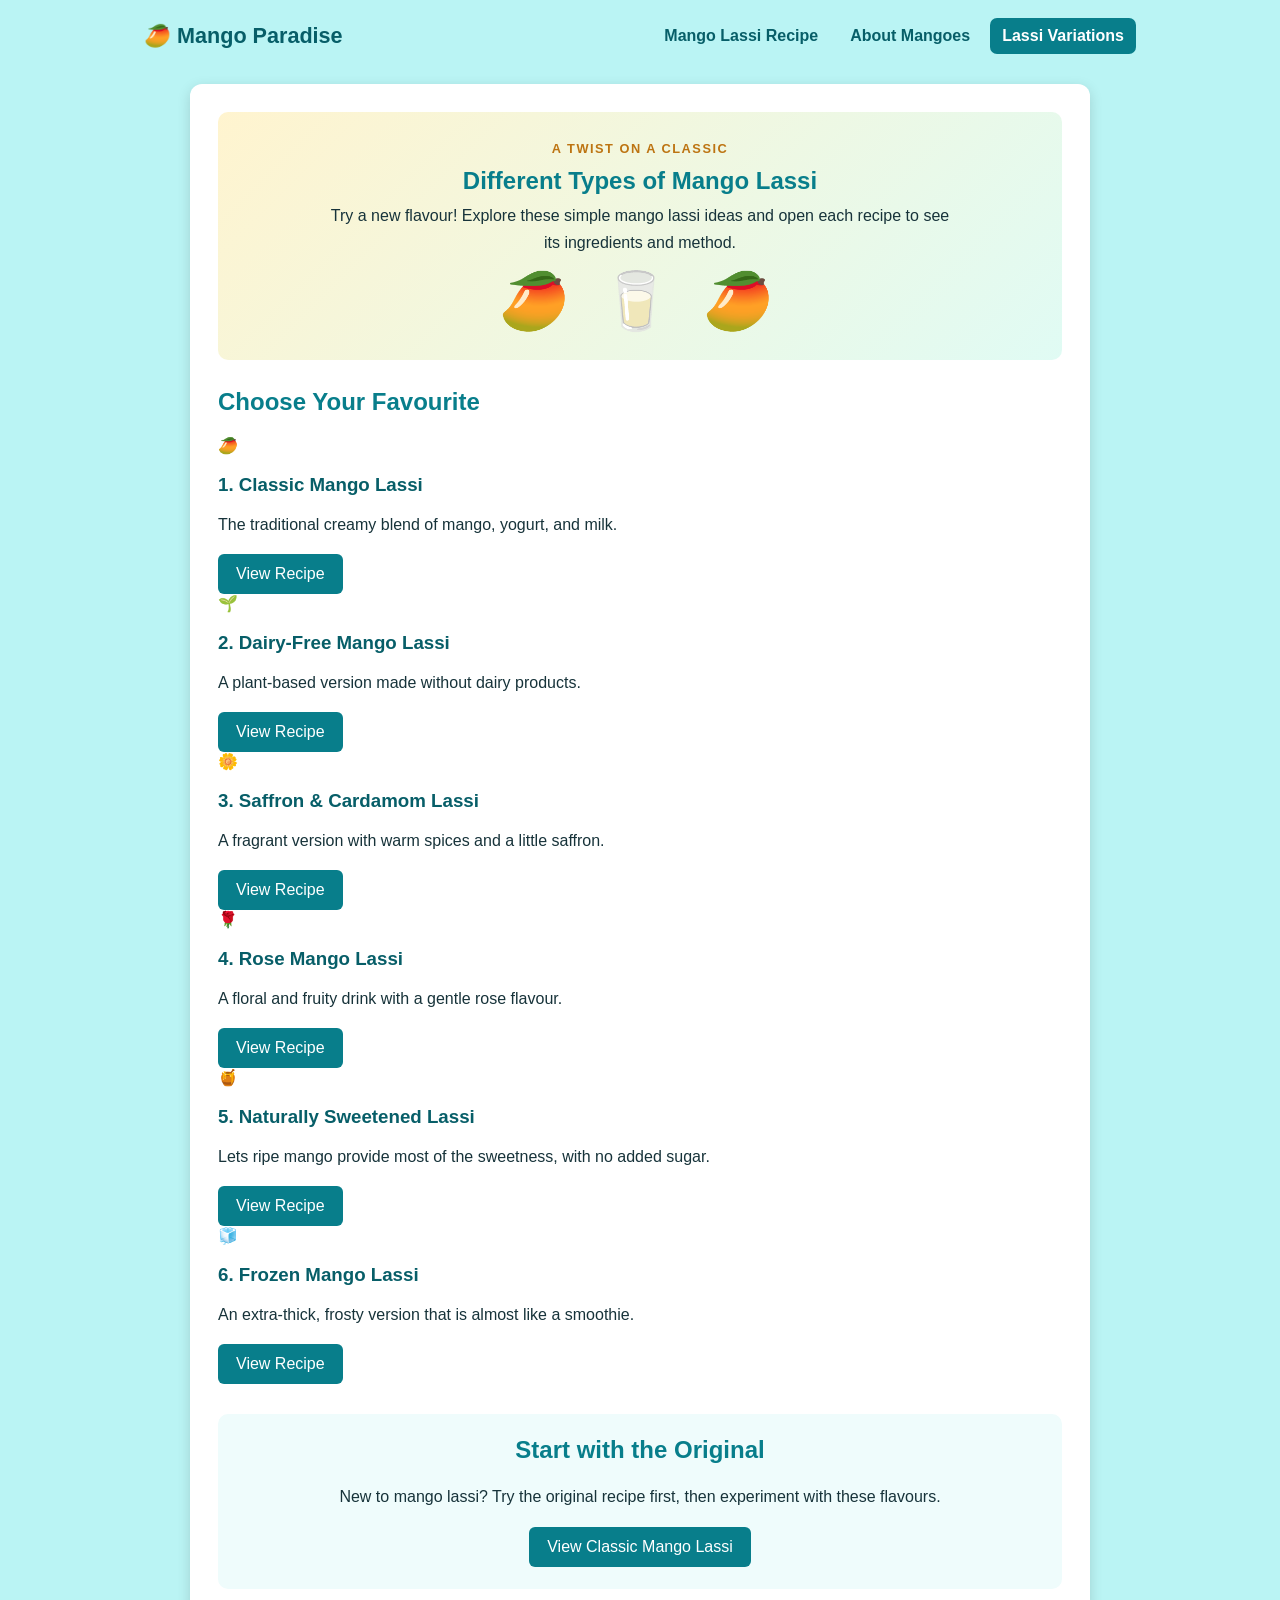
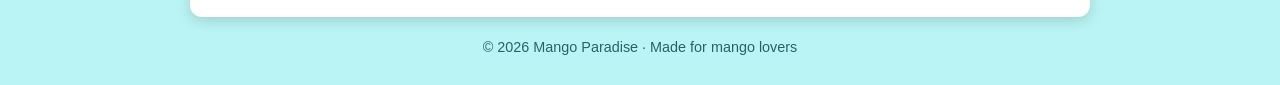
==== mango-lassi-variations.html @ 9fb80791 "Add different types Add different types" ====
<!DOCTYPE html>
<html lang="en">
<head>
    <meta charset="UTF-8">
    <meta name="viewport" content="width=device-width, initial-scale=1.0">
    <title>Mango Lassi Variations | Mango Paradise</title>
    <link rel="stylesheet" href="style.css">
    <script src="script.js" defer></script>
</head>
<body>
    <header class="site-header">
        <a class="brand" href="index.html">🥭 Mango Paradise</a>
        <nav aria-label="Main navigation">
            <a href="index.html">Mango Lassi Recipe</a>
            <a href="about-mangoes.html">About Mangoes</a>
            <a class="active" href="mango-lassi-variations.html">Lassi Variations</a>
        </nav>
    </header>

    <main class="info-card">
        <section class="hero">
            <p class="eyebrow">A twist on a classic</p>
            <h1>Different Types of Mango Lassi</h1>
            <p>Try a new flavour! Explore these simple mango lassi ideas and open each recipe to see its ingredients and method.</p>
            <div class="mango-art" role="img" aria-label="Mangoes">🥭 🥛 🥭</div>
        </section>

        <section>
            <h2>Choose Your Favourite</h2>
            <div class="lassi-grid">
                <article class="lassi-card">
                    <div class="lassi-emoji" aria-hidden="true">🥭</div>
                    <h3>1. Classic Mango Lassi</h3>
                    <p>The traditional creamy blend of mango, yogurt, and milk.</p>
                    <button class="recipe-toggle" type="button" aria-expanded="false">View Recipe</button>
                    <div class="recipe-details" hidden>
                        <h4>Ingredients (2 servings)</h4>
                        <ul>
                            <li>1.5 cups chopped ripe mango</li>
                            <li>1 cup plain yogurt</li>
                            <li>0.5 cup milk</li>
                            <li>1–2 tablespoons sugar, to taste</li>
                            <li>A few ice cubes (optional)</li>
                        </ul>
                        <h4>Method</h4>
                        <ol>
                            <li>Add mango, yogurt, milk, and sugar to a blender.</li>
                            <li>Blend until smooth and creamy.</li>
                            <li>Add ice if desired, blend briefly, and serve chilled.</li>
                        </ol>
                    </div>
                </article>

                <article class="lassi-card">
                    <div class="lassi-emoji" aria-hidden="true">🌱</div>
                    <h3>2. Dairy-Free Mango Lassi</h3>
                    <p>A plant-based version made without dairy products.</p>
                    <button class="recipe-toggle" type="button" aria-expanded="false">View Recipe</button>
                    <div class="recipe-details" hidden>
                        <h4>Ingredients (2 servings)</h4>
                        <ul>
                            <li>1.5 cups chopped ripe mango</li>
                            <li>1 cup unsweetened coconut or soy yogurt</li>
                            <li>0.5 cup oat, soy, or coconut drink</li>
                            <li>1–2 teaspoons maple syrup (optional)</li>
                            <li>A pinch of cardamom (optional)</li>
                        </ul>
                        <h4>Method</h4>
                        <ol>
                            <li>Put the mango, plant-based yogurt, and plant drink in a blender.</li>
                            <li>Add maple syrup and cardamom if using.</li>
                            <li>Blend until smooth. Taste, adjust, and serve cold.</li>
                        </ol>
                    </div>
                </article>

                <article class="lassi-card">
                    <div class="lassi-emoji" aria-hidden="true">🌼</div>
                    <h3>3. Saffron & Cardamom Lassi</h3>
                    <p>A fragrant version with warm spices and a little saffron.</p>
                    <button class="recipe-toggle" type="button" aria-expanded="false">View Recipe</button>
                    <div class="recipe-details" hidden>
                        <h4>Ingredients (2 servings)</h4>
                        <ul>
                            <li>1.5 cups chopped ripe mango</li>
                            <li>1 cup plain yogurt</li>
                            <li>0.5 cup milk</li>
                            <li>1–2 tablespoons sugar, to taste</li>
                            <li>A small pinch of saffron</li>
                            <li>0.25 teaspoon ground cardamom</li>
                        </ul>
                        <h4>Method</h4>
                        <ol>
                            <li>Soak saffron in one tablespoon of warm milk for a few minutes.</li>
                            <li>Blend mango, yogurt, remaining milk, and sugar.</li>
                            <li>Mix in the saffron milk and cardamom, then serve chilled.</li>
                        </ol>
                    </div>
                </article>

                <article class="lassi-card">
                    <div class="lassi-emoji" aria-hidden="true">🌹</div>
                    <h3>4. Rose Mango Lassi</h3>
                    <p>A floral and fruity drink with a gentle rose flavour.</p>
                    <button class="recipe-toggle" type="button" aria-expanded="false">View Recipe</button>
                    <div class="recipe-details" hidden>
                        <h4>Ingredients (2 servings)</h4>
                        <ul>
                            <li>1.5 cups chopped ripe mango</li>
                            <li>1 cup plain yogurt</li>
                            <li>0.5 cup cold milk</li>
                            <li>1 tablespoon rose syrup, or to taste</li>
                            <li>Ice cubes (optional)</li>
                        </ul>
                        <h4>Method</h4>
                        <ol>
                            <li>Blend mango, yogurt, and milk until smooth.</li>
                            <li>Add rose syrup and blend briefly.</li>
                            <li>Taste before adding more syrup, then serve cold.</li>
                        </ol>
                    </div>
                </article>

                <article class="lassi-card">
                    <div class="lassi-emoji" aria-hidden="true">🍯</div>
                    <h3>5. Naturally Sweetened Lassi</h3>
                    <p>Lets ripe mango provide most of the sweetness, with no added sugar.</p>
                    <button class="recipe-toggle" type="button" aria-expanded="false">View Recipe</button>
                    <div class="recipe-details" hidden>
                        <h4>Ingredients (2 servings)</h4>
                        <ul>
                            <li>2 cups very ripe chopped mango</li>
                            <li>1 cup plain unsweetened yogurt</li>
                            <li>0.5 cup cold milk or water</li>
                            <li>A pinch of cardamom (optional)</li>
                        </ul>
                        <h4>Method</h4>
                        <ol>
                            <li>Add mango, yogurt, and milk or water to a blender.</li>
                            <li>Add cardamom if desired.</li>
                            <li>Blend until creamy. Taste and serve without adding sugar.</li>
                        </ol>
                    </div>
                </article>

                <article class="lassi-card">
                    <div class="lassi-emoji" aria-hidden="true">🧊</div>
                    <h3>6. Frozen Mango Lassi</h3>
                    <p>An extra-thick, frosty version that is almost like a smoothie.</p>
                    <button class="recipe-toggle" type="button" aria-expanded="false">View Recipe</button>
                    <div class="recipe-details" hidden>
                        <h4>Ingredients (2 servings)</h4>
                        <ul>
                            <li>1.5 cups frozen mango chunks</li>
                            <li>1 cup plain yogurt</li>
                            <li>0.25–0.5 cup cold milk</li>
                            <li>1 tablespoon honey or sugar (optional)</li>
                        </ul>
                        <h4>Method</h4>
                        <ol>
                            <li>Let frozen mango sit for a few minutes so it is easier to blend.</li>
                            <li>Blend mango, yogurt, and a little milk until thick and smooth.</li>
                            <li>Add more milk if needed. Sweeten to taste and serve immediately.</li>
                        </ol>
                    </div>
                </article>
            </div>
        </section>

        <section class="callout">
            <h2>Start with the Original</h2>
            <p>New to mango lassi? Try the original recipe first, then experiment with these flavours.</p>
            <a class="button-link" href="index.html">View Classic Mango Lassi</a>
        </section>
    </main>

    <footer>© 2026 Mango Paradise · Made for mango lovers</footer>
</body>
</html>
---- style.css ----
/* Shared styles for Mango Paradise */
* {
    box-sizing: border-box;
}

body {
    margin: 0;
    padding: 0 16px 30px;
    background: #baf4f4;
    font-family: Arial, Helvetica, sans-serif;
    color: #17333a;
}

.site-header {
    max-width: 1000px;
    margin: 0 auto;
    padding: 18px 4px;
    display: flex;
    align-items: center;
    justify-content: space-between;
    gap: 16px;
    flex-wrap: wrap;
}

.brand {
    color: #075e68;
    font-size: 1.35rem;
    font-weight: bold;
    text-decoration: none;
}

nav {
    display: flex;
    gap: 8px;
    flex-wrap: wrap;
}

nav a {
    color: #075e68;
    text-decoration: none;
    padding: 9px 12px;
    border-radius: 7px;
    font-weight: bold;
}

nav a:hover,
nav a.active {
    background: #087e8b;
    color: white;
}

.recipe-card,
.info-card {
    max-width: 900px;
    margin: 12px auto 0;
    padding: 28px;
    background: #fff;
    border-radius: 12px;
    box-shadow: 0 4px 14px rgba(0, 0, 0, 0.14);
}

h1 {
    margin-top: 0;
    text-align: center;
    color: #087e8b;
}

h2 {
    margin-top: 28px;
    color: #087e8b;
}

h3 {
    color: #075e68;
    margin-bottom: 8px;
}

p {
    line-height: 1.65;
}

.eyebrow {
    margin: 0 0 8px;
    color: #bd7412;
    text-align: center;
    font-weight: bold;
    text-transform: uppercase;
    letter-spacing: 1.5px;
    font-size: 0.8rem;
}

.image-container {
    text-align: center;
    margin: 20px 0;
}

.image-container img {
    display: inline-block;
    width: 100%;
    max-width: 460px;
    height: auto;
    border-radius: 10px;
}

button,
.button-link {
    display: inline-block;
    padding: 11px 18px;
    border: 0;
    border-radius: 6px;
    background: #087e8b;
    color: white;
    font-size: 16px;
    text-decoration: none;
    cursor: pointer;
}

button:hover,
.button-link:hover {
    background: #05616b;
}

button:focus-visible,
a:focus-visible {
    outline: 3px solid #17333a;
    outline-offset: 3px;
}

#ingredients-list {
    line-height: 1.9;
    margin-top: 12px;
}

table {
    width: 100%;
    margin-top: 12px;
    border-collapse: collapse;
    background: white;
}

th,
td {
    border: 1px solid #8bbfc4;
    padding: 12px;
    text-align: left;
}

th {
    background: #baf2f5;
    color: #17333a;
}

tbody tr:nth-child(even) {
    background: #effcfc;
}

.page-link {
    margin-top: 28px;
    text-align: center;
}

.page-link a {
    color: #087e8b;
    font-weight: bold;
}

/* About Mangoes page */
.hero {
    padding: 26px 20px;
    text-align: center;
    border-radius: 10px;
    background: linear-gradient(135deg, #fff4cf, #e0fbf4);
}

.hero h1 {
    margin-bottom: 8px;
}

.hero p:not(.eyebrow) {
    max-width: 620px;
    margin: 0 auto;
}

.mango-art {
    margin-top: 12px;
    font-size: 3.5rem;
    letter-spacing: 8px;
}

.variety-grid,
.storage-grid {
    display: grid;
    grid-template-columns: repeat(2, minmax(0, 1fr));
    gap: 14px;
    margin-top: 16px;
}

.variety,
.storage-item {
    padding: 18px;
    border: 1px solid #c5e6e7;
    border-radius: 10px;
    background: #f5ffff;
}

.variety p,
.storage-item p {
    margin-bottom: 0;
}

.variety-icon {
    font-size: 2rem;
}

.benefit-list,
.tip-list {
    padding-left: 24px;
    line-height: 1.9;
}

.callout {
    margin-top: 30px;
    padding: 22px;
    text-align: center;
    border-radius: 10px;
    background: #effcfc;
}

.callout h2 {
    margin-top: 0;
}

footer {
    max-width: 900px;
    margin: 22px auto 0;
    text-align: center;
    color: #28636a;
    font-size: 0.9rem;
}

@media (max-width: 600px) {
    .site-header {
        justify-content: center;
    }

    nav {
        justify-content: center;
    }

    .recipe-card,
    .info-card {
        padding: 18px;
    }

    .variety-grid,
    .storage-grid {
        grid-template-columns: 1fr;
    }

    th,
    td {
        padding: 9px;
    }
}
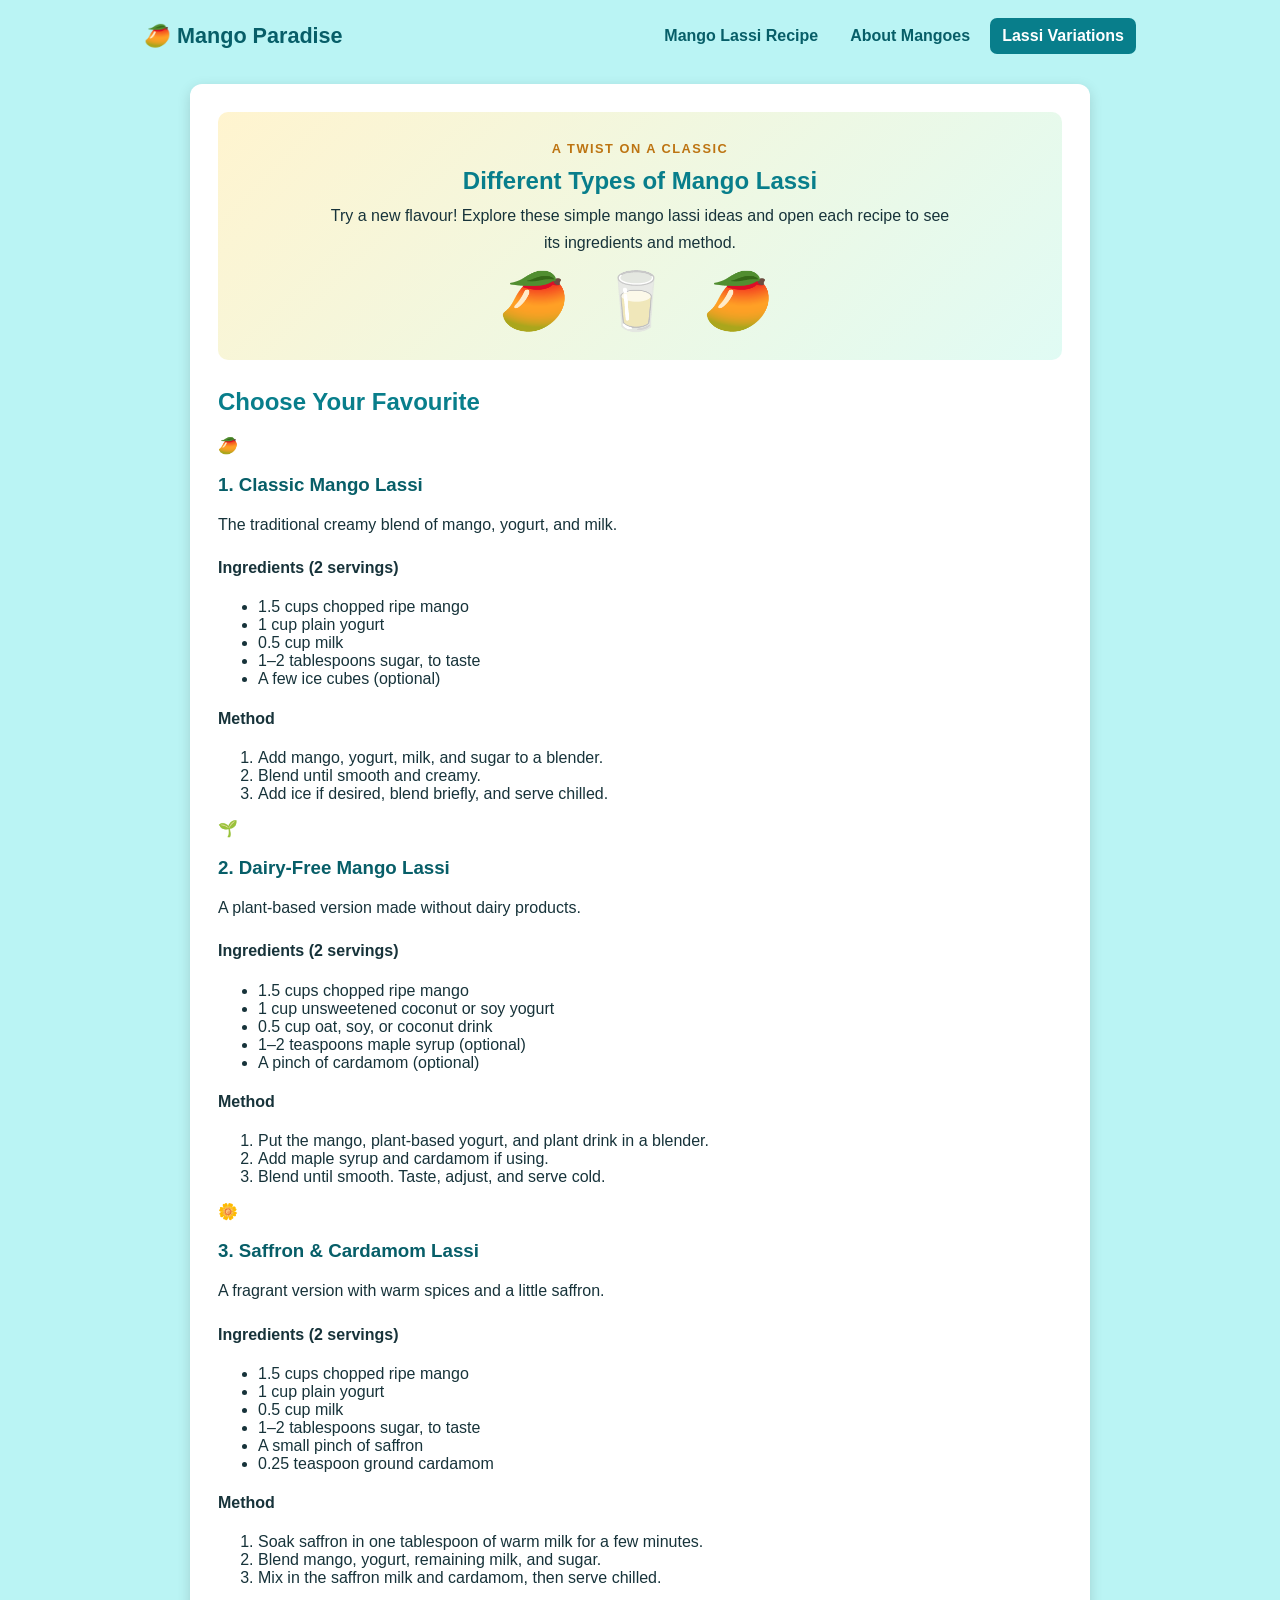
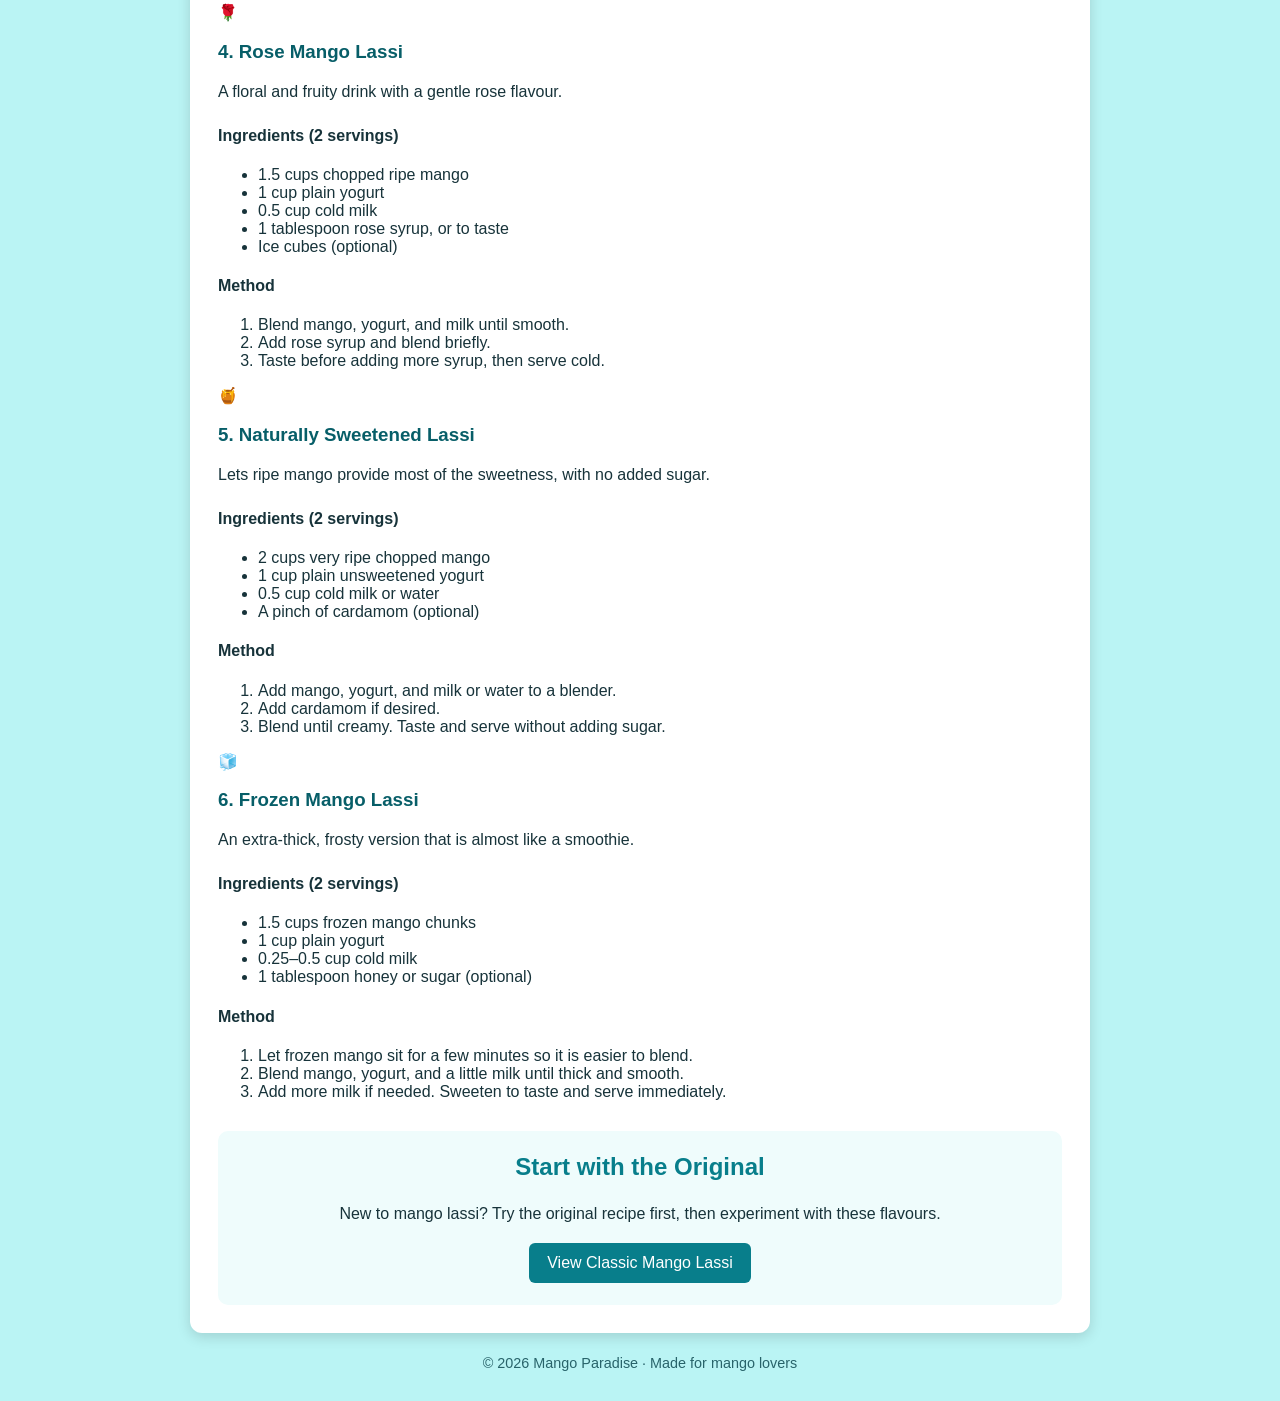
==== commit 13701cfd: "Update mango lassi varriation Update mango lassi varriation" ====
--- a/mango-lassi-variations.html
+++ b/mango-lassi-variations.html
@@ -32,8 +32,7 @@
                     <div class="lassi-emoji" aria-hidden="true">🥭</div>
                     <h3>1. Classic Mango Lassi</h3>
                     <p>The traditional creamy blend of mango, yogurt, and milk.</p>
-                    <button class="recipe-toggle" type="button" aria-expanded="false">View Recipe</button>
-                    <div class="recipe-details" hidden>
+                    <div class="recipe-details">
                         <h4>Ingredients (2 servings)</h4>
                         <ul>
                             <li>1.5 cups chopped ripe mango</li>
@@ -55,8 +54,7 @@
                     <div class="lassi-emoji" aria-hidden="true">🌱</div>
                     <h3>2. Dairy-Free Mango Lassi</h3>
                     <p>A plant-based version made without dairy products.</p>
-                    <button class="recipe-toggle" type="button" aria-expanded="false">View Recipe</button>
-                    <div class="recipe-details" hidden>
+                    <div class="recipe-details">
                         <h4>Ingredients (2 servings)</h4>
                         <ul>
                             <li>1.5 cups chopped ripe mango</li>
@@ -78,8 +76,7 @@
                     <div class="lassi-emoji" aria-hidden="true">🌼</div>
                     <h3>3. Saffron & Cardamom Lassi</h3>
                     <p>A fragrant version with warm spices and a little saffron.</p>
-                    <button class="recipe-toggle" type="button" aria-expanded="false">View Recipe</button>
-                    <div class="recipe-details" hidden>
+                    <div class="recipe-details">
                         <h4>Ingredients (2 servings)</h4>
                         <ul>
                             <li>1.5 cups chopped ripe mango</li>
@@ -102,8 +99,7 @@
                     <div class="lassi-emoji" aria-hidden="true">🌹</div>
                     <h3>4. Rose Mango Lassi</h3>
                     <p>A floral and fruity drink with a gentle rose flavour.</p>
-                    <button class="recipe-toggle" type="button" aria-expanded="false">View Recipe</button>
-                    <div class="recipe-details" hidden>
+                    <div class="recipe-details">
                         <h4>Ingredients (2 servings)</h4>
                         <ul>
                             <li>1.5 cups chopped ripe mango</li>
@@ -125,8 +121,7 @@
                     <div class="lassi-emoji" aria-hidden="true">🍯</div>
                     <h3>5. Naturally Sweetened Lassi</h3>
                     <p>Lets ripe mango provide most of the sweetness, with no added sugar.</p>
-                    <button class="recipe-toggle" type="button" aria-expanded="false">View Recipe</button>
-                    <div class="recipe-details" hidden>
+                    <div class="recipe-details">
                         <h4>Ingredients (2 servings)</h4>
                         <ul>
                             <li>2 cups very ripe chopped mango</li>
@@ -147,8 +142,7 @@
                     <div class="lassi-emoji" aria-hidden="true">🧊</div>
                     <h3>6. Frozen Mango Lassi</h3>
                     <p>An extra-thick, frosty version that is almost like a smoothie.</p>
-                    <button class="recipe-toggle" type="button" aria-expanded="false">View Recipe</button>
-                    <div class="recipe-details" hidden>
+                    <div class="recipe-details">
                         <h4>Ingredients (2 servings)</h4>
                         <ul>
                             <li>1.5 cups frozen mango chunks</li>
